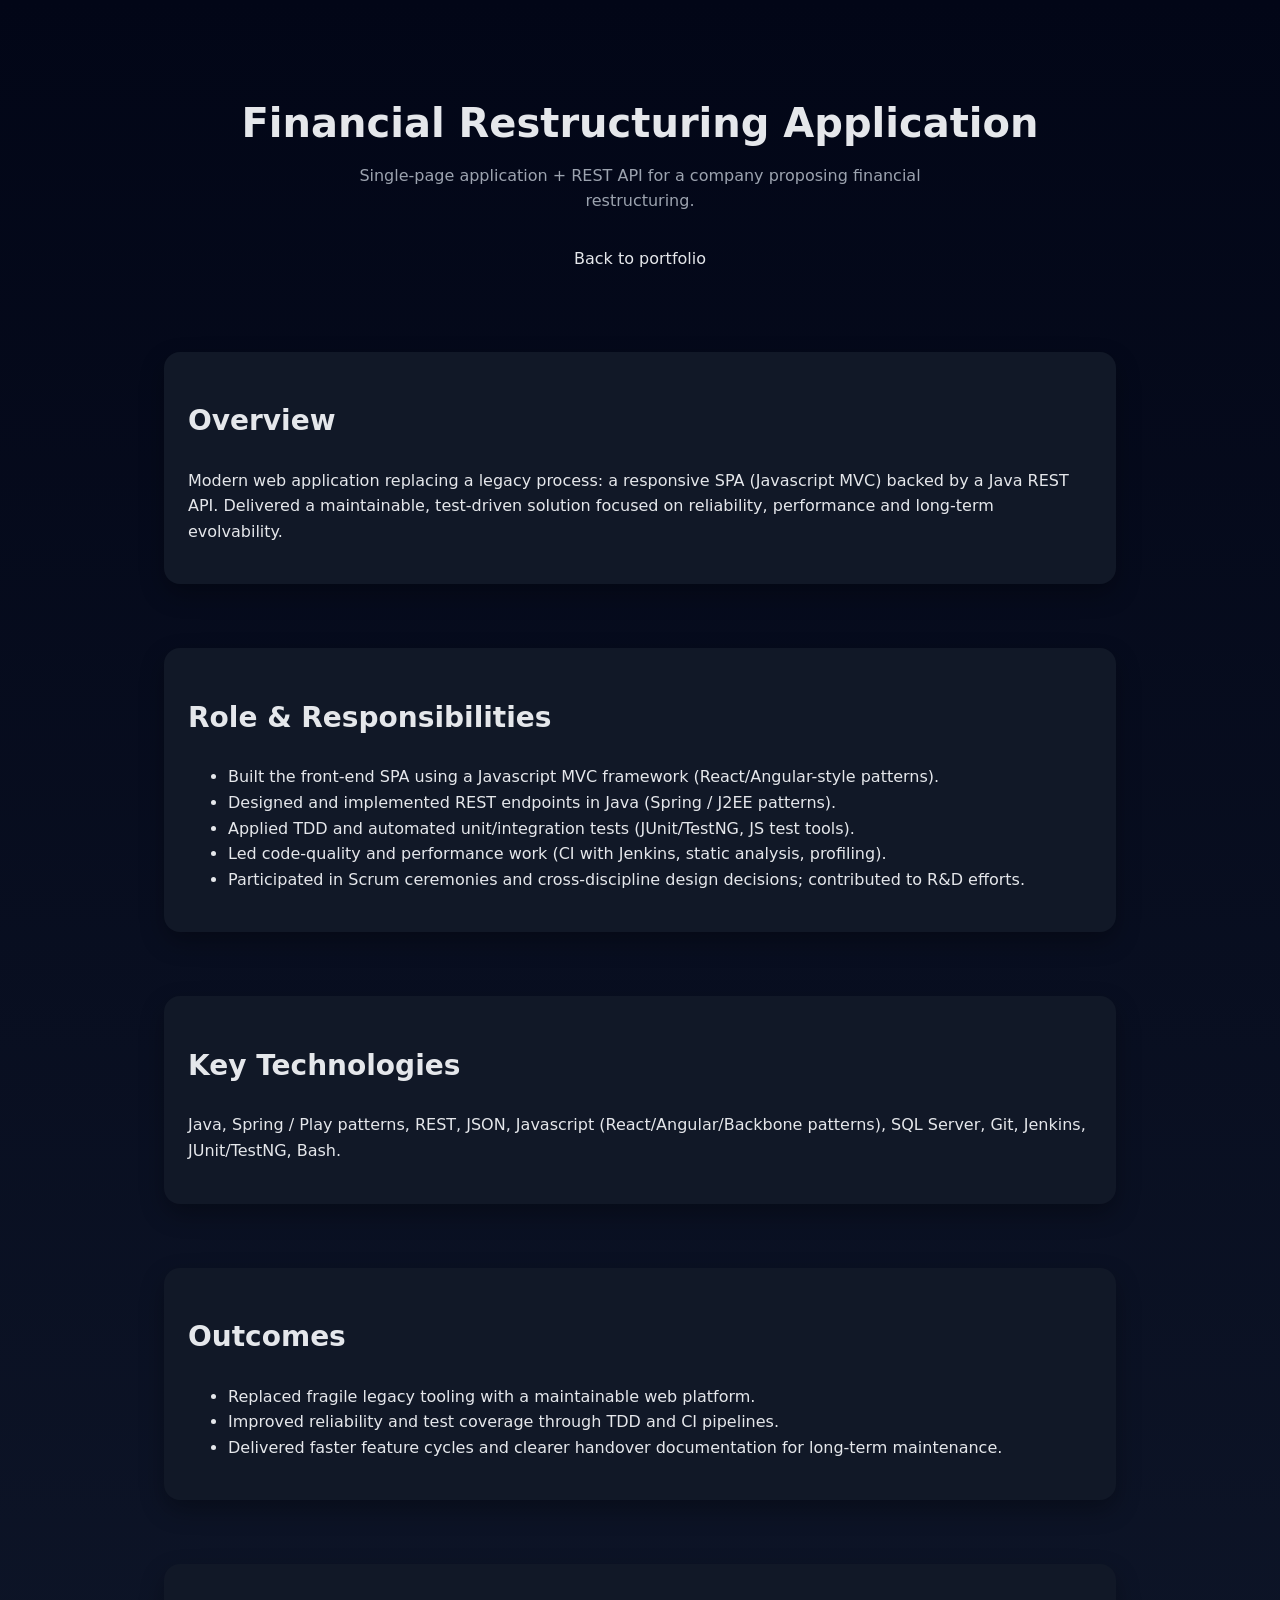
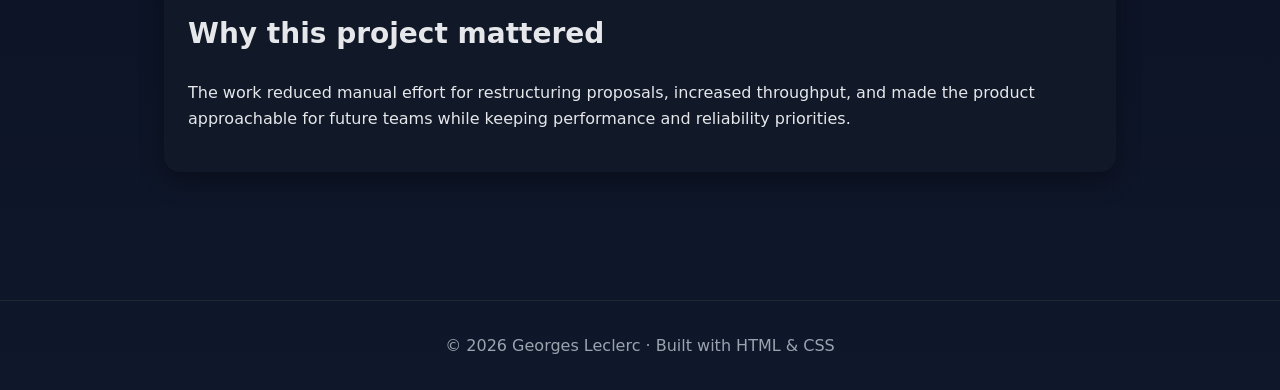
==== financial-restructuring.html @ c5d2cd21 "Adding projects to the page and started having a separate page for one of them." ====
<!DOCTYPE html>
<html lang="en">
<head>
    <meta charset="utf-8" />
    <meta name="viewport" content="width=device-width,initial-scale=1" />
    <title>Financial Restructuring Application — Project Details</title>
    <link rel="stylesheet" href="styles.css" />
</head>
<body>
  <header>
    <h1>Financial Restructuring Application</h1>
    <p>Single-page application + REST API for a company proposing financial restructuring.</p>
    <nav>
      <a href="index.htm">Back to portfolio</a>
    </nav>
  </header>

  <main>
    <section class="card">
      <h2>Overview</h2>
      <p>
        Modern web application replacing a legacy process: a responsive SPA (Javascript MVC) backed by a Java REST API.
        Delivered a maintainable, test-driven solution focused on reliability, performance and long-term evolvability.
      </p>
    </section>

    <section class="card">
      <h2>Role & Responsibilities</h2>
      <ul>
        <li>Built the front-end SPA using a Javascript MVC framework (React/Angular-style patterns).</li>
        <li>Designed and implemented REST endpoints in Java (Spring / J2EE patterns).</li>
        <li>Applied TDD and automated unit/integration tests (JUnit/TestNG, JS test tools).</li>
        <li>Led code-quality and performance work (CI with Jenkins, static analysis, profiling).</li>
        <li>Participated in Scrum ceremonies and cross-discipline design decisions; contributed to R&D efforts.</li>
      </ul>
    </section>

    <section class="card">
      <h2>Key Technologies</h2>
      <p>Java, Spring / Play patterns, REST, JSON, Javascript (React/Angular/Backbone patterns), SQL Server, Git, Jenkins, JUnit/TestNG, Bash.</p>
    </section>

    <section class="card">
      <h2>Outcomes</h2>
      <ul>
        <li>Replaced fragile legacy tooling with a maintainable web platform.</li>
        <li>Improved reliability and test coverage through TDD and CI pipelines.</li>
        <li>Delivered faster feature cycles and clearer handover documentation for long-term maintenance.</li>
      </ul>
    </section>

    <section class="card">
      <h2>Why this project mattered</h2>
      <p>
        The work reduced manual effort for restructuring proposals, increased throughput, and made the product approachable
        for future teams while keeping performance and reliability priorities.
      </p>
    </section>
  </main>

  <footer>
    &copy; 2026 Georges Leclerc · Built with HTML & CSS
  </footer>
</body>
</html>
---- styles.css ----
:root {
  --bg: #0f172a;
  --card: #111827;
  --text: #e5e7eb;
  --muted: #9ca3af;
  --accent: #38bdf8;
}

* {
  box-sizing: border-box;
}

body {
  margin: 0;
  font-family: system-ui, -apple-system, BlinkMacSystemFont, "Segoe UI", sans-serif;
  background: linear-gradient(180deg, #020617, var(--bg));
  color: var(--text);
  line-height: 1.6;
}

header {
  padding: 4rem 1.5rem 3rem;
  text-align: center;
}

header h1 {
  font-size: 2.5rem;
  margin-bottom: 0.5rem;
}

header p {
  color: var(--muted);
  max-width: 640px;
  margin: 0 auto;
}

nav {
  display: flex;
  justify-content: center;
  gap: 1.5rem;
  margin-top: 2rem;
  flex-wrap: wrap;
}

nav a {
  color: var(--text);
  text-decoration: none;
  font-weight: 500;
}

nav a:hover {
  color: var(--accent);
}

main {
  max-width: 1000px;
  margin: 0 auto;
  padding: 2rem 1.5rem 4rem;
}

section {
  margin-bottom: 4rem;
}

section h2 {
  font-size: 1.75rem;
  margin-bottom: 1.5rem;
}

.card {
  background: var(--card);
  border-radius: 1rem;
  padding: 1.5rem;
  box-shadow: 0 10px 25px rgba(0, 0, 0, 0.3);
}

.grid {
  display: grid;
  gap: 1.5rem;
  grid-template-columns: repeat(auto-fit, minmax(260px, 1fr));
}

.project h3 {
  margin-top: 0;
}

.project p {
  color: var(--muted);
}

.project a {
  color: var(--accent);
  text-decoration: none;
  font-weight: 500;
}

.skills {
  display: flex;
  flex-wrap: wrap;
  gap: 0.75rem;
}

.skill {
  background: rgba(56, 189, 248, 0.12);
  color: var(--text);
  border: 1px solid rgba(56, 189, 248, 0.3);
  border-radius: 999px;
  padding: 0.55rem 1rem;
  font-size: 0.95rem;
  font-weight: 500;
}

footer {
  text-align: center;
  padding: 2rem 1.5rem;
  color: var(--muted);
  border-top: 1px solid #1f2933;
}

@media (max-width: 600px) {
  header h1 {
    font-size: 2rem;
  }
}
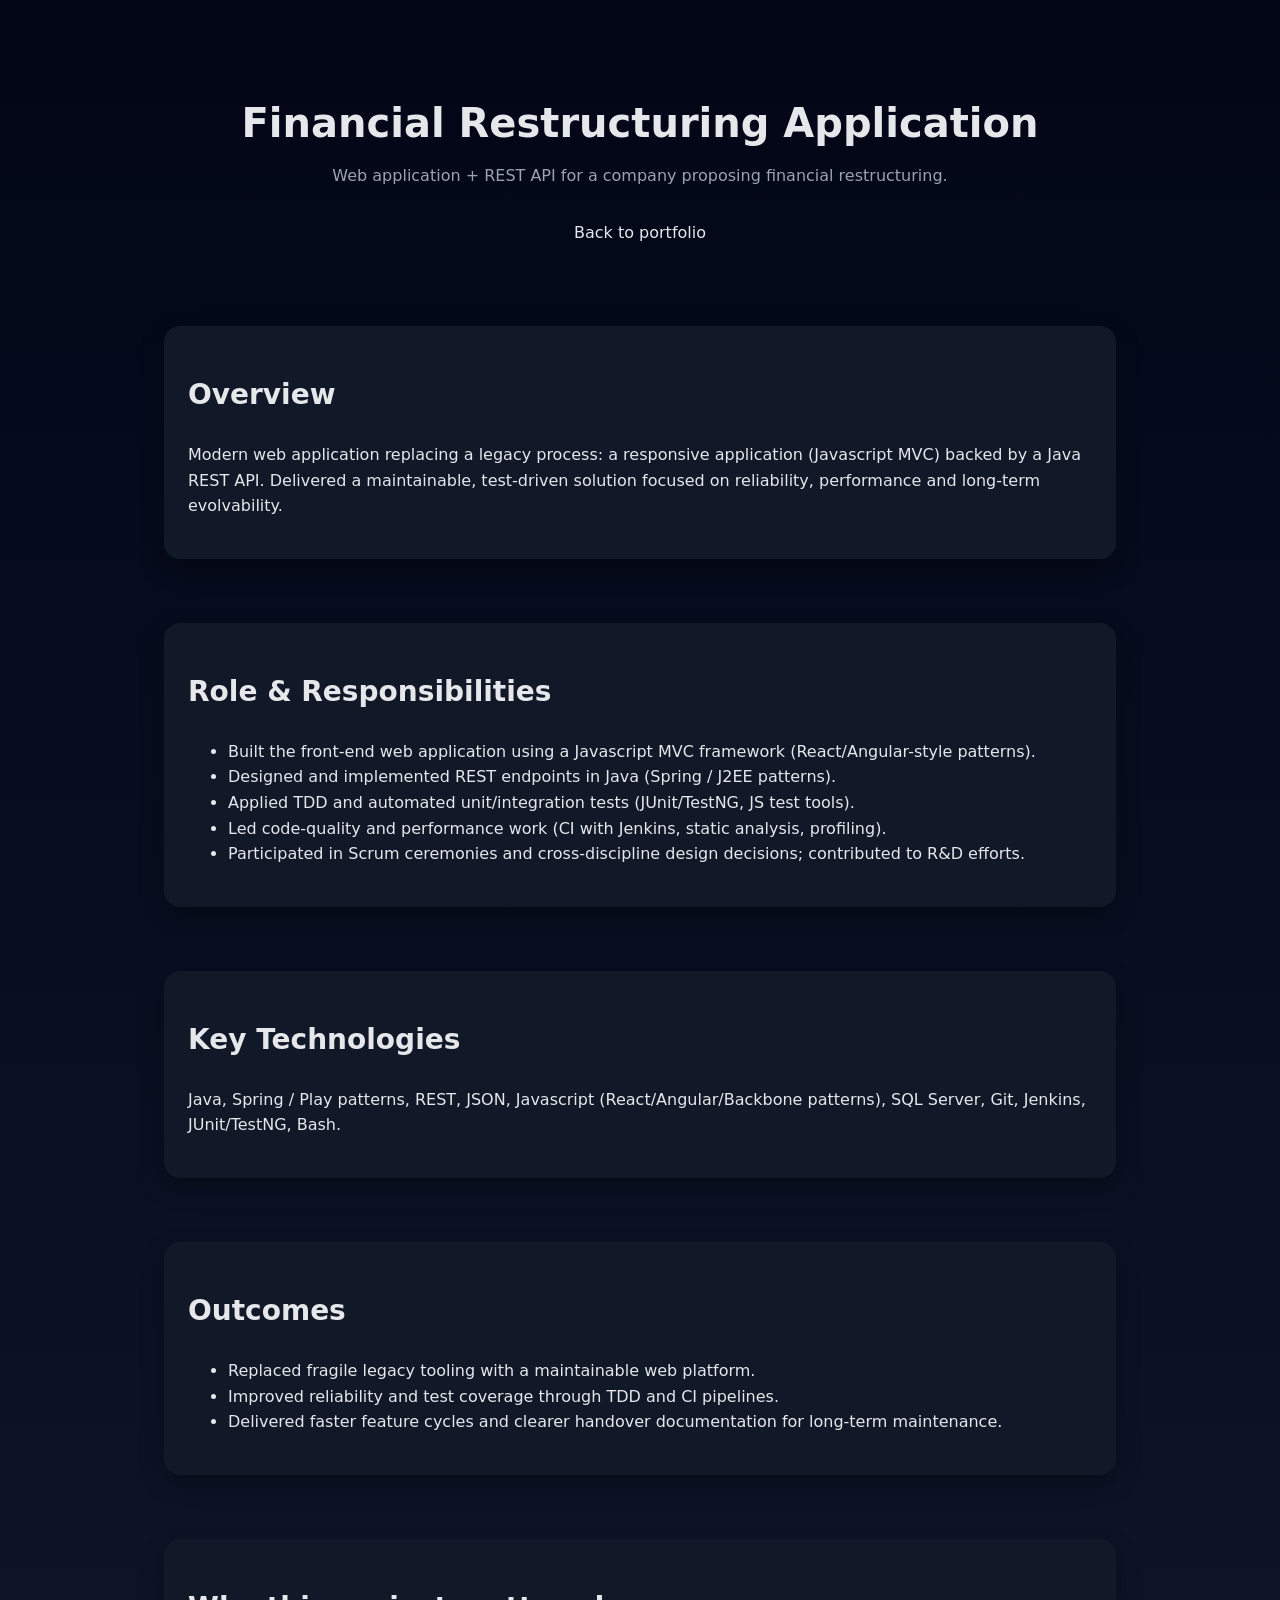
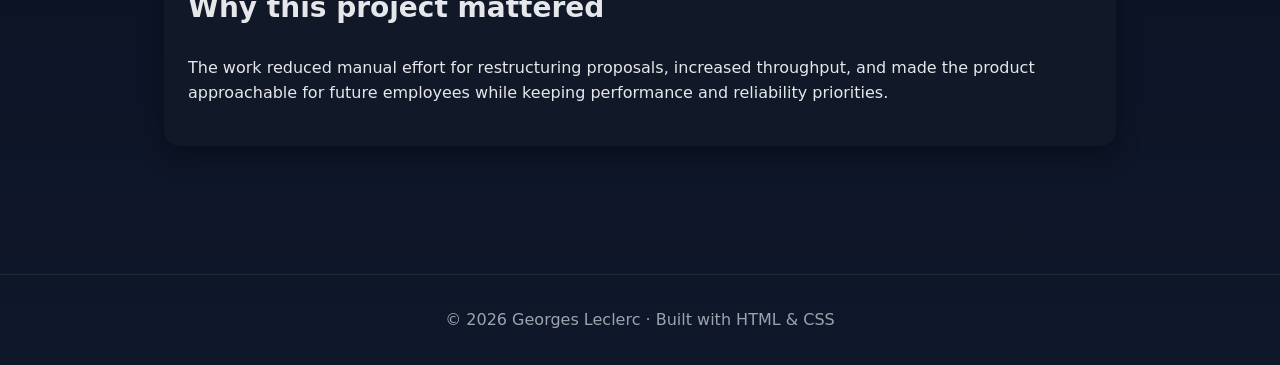
==== commit f2557828: "Fixing errors in text" ====
--- a/financial-restructuring.html
+++ b/financial-restructuring.html
@@ -9,7 +9,7 @@
 <body>
   <header>
     <h1>Financial Restructuring Application</h1>
-    <p>Single-page application + REST API for a company proposing financial restructuring.</p>
+    <p>Web application + REST API for a company proposing financial restructuring.</p>
     <nav>
       <a href="index.htm">Back to portfolio</a>
     </nav>
@@ -19,7 +19,7 @@
     <section class="card">
       <h2>Overview</h2>
       <p>
-        Modern web application replacing a legacy process: a responsive SPA (Javascript MVC) backed by a Java REST API.
+        Modern web application replacing a legacy process: a responsive application (Javascript MVC) backed by a Java REST API.
         Delivered a maintainable, test-driven solution focused on reliability, performance and long-term evolvability.
       </p>
     </section>
@@ -27,7 +27,7 @@
     <section class="card">
       <h2>Role & Responsibilities</h2>
       <ul>
-        <li>Built the front-end SPA using a Javascript MVC framework (React/Angular-style patterns).</li>
+        <li>Built the front-end web application using a Javascript MVC framework (React/Angular-style patterns).</li>
         <li>Designed and implemented REST endpoints in Java (Spring / J2EE patterns).</li>
         <li>Applied TDD and automated unit/integration tests (JUnit/TestNG, JS test tools).</li>
         <li>Led code-quality and performance work (CI with Jenkins, static analysis, profiling).</li>
@@ -53,7 +53,7 @@
       <h2>Why this project mattered</h2>
       <p>
         The work reduced manual effort for restructuring proposals, increased throughput, and made the product approachable
-        for future teams while keeping performance and reliability priorities.
+        for future employees while keeping performance and reliability priorities.
       </p>
     </section>
   </main>
